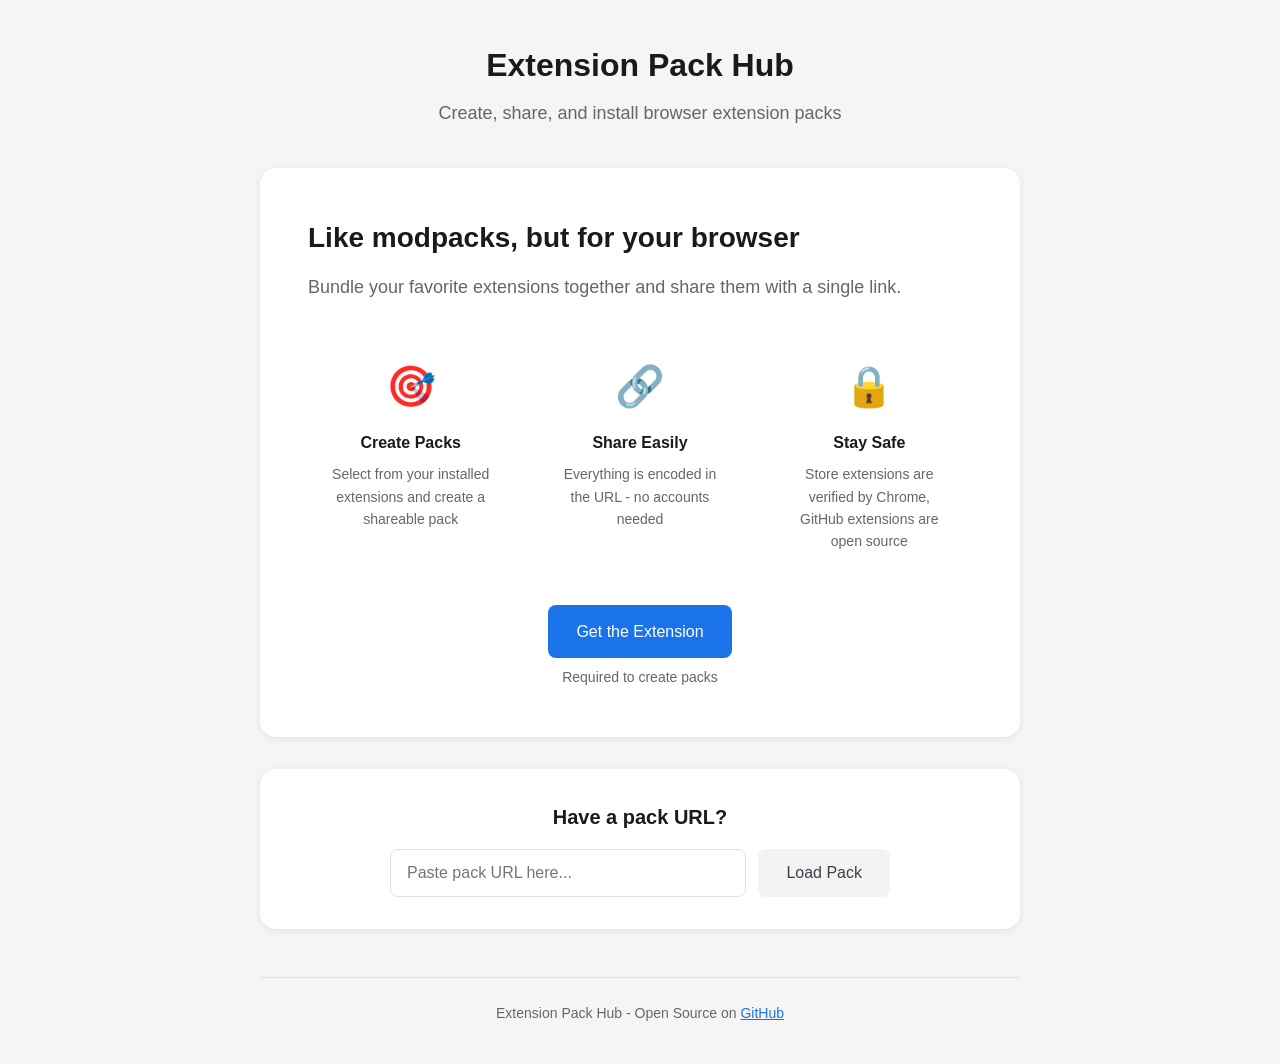
==== docs/index.html @ 42545e01 "Move website to docs for GitHub Pages" ====
<!DOCTYPE html>
<html lang="en">
<head>
  <meta charset="UTF-8">
  <meta name="viewport" content="width=device-width, initial-scale=1.0">
  <title>Extension Pack Hub</title>
  <link rel="stylesheet" href="styles.css">
  <link rel="icon" href="data:image/svg+xml,<svg xmlns='http://www.w3.org/2000/svg' viewBox='0 0 100 100'><text y='.9em' font-size='90'>📦</text></svg>">
</head>
<body>
  <div class="container">
    <!-- Landing View (no pack in URL) -->
    <div id="landing" class="view">
      <header>
        <h1>Extension Pack Hub</h1>
        <p class="tagline">Create, share, and install browser extension packs</p>
      </header>

      <div class="hero">
        <div class="hero-content">
          <h2>Like modpacks, but for your browser</h2>
          <p>Bundle your favorite extensions together and share them with a single link.</p>

          <div class="features">
            <div class="feature">
              <span class="feature-icon">🎯</span>
              <h3>Create Packs</h3>
              <p>Select from your installed extensions and create a shareable pack</p>
            </div>
            <div class="feature">
              <span class="feature-icon">🔗</span>
              <h3>Share Easily</h3>
              <p>Everything is encoded in the URL - no accounts needed</p>
            </div>
            <div class="feature">
              <span class="feature-icon">🔒</span>
              <h3>Stay Safe</h3>
              <p>Store extensions are verified by Chrome, GitHub extensions are open source</p>
            </div>
          </div>

          <div class="cta">
            <a href="#" class="btn primary" id="get-extension">Get the Extension</a>
            <p class="cta-note">Required to create packs</p>
          </div>
        </div>
      </div>

      <div class="import-section">
        <h2>Have a pack URL?</h2>
        <div class="import-form">
          <input type="text" id="import-url-input" placeholder="Paste pack URL here...">
          <button id="load-pack" class="btn secondary">Load Pack</button>
        </div>
      </div>
    </div>

    <!-- Pack View (pack in URL) -->
    <div id="pack-view" class="view hidden">
      <header>
        <a href="./" class="back-link">← Extension Pack Hub</a>
      </header>

      <div class="pack-card">
        <div class="pack-header">
          <h1 id="pack-name"></h1>
          <p id="pack-description"></p>
          <span id="pack-author" class="author"></span>
        </div>

        <div class="pack-stats">
          <span id="extension-count"></span>
          <span id="pack-created"></span>
        </div>

        <div class="extension-list" id="extension-list"></div>

        <div class="pack-actions">
          <div class="companion-prompt">
            <p>For the best experience, get the Extension Pack Hub companion extension:</p>
            <a href="#" class="btn primary" id="get-companion">Get Companion Extension</a>
          </div>
          <div class="divider">
            <span>or install manually</span>
          </div>
          <button id="install-all" class="btn secondary">Install All (opens store pages)</button>
        </div>
      </div>

      <div id="warnings" class="warnings hidden"></div>

      <div class="share-section">
        <h3>Share this pack</h3>
        <div class="share-url">
          <input type="text" id="share-url" readonly>
          <button id="copy-url" class="btn">Copy</button>
        </div>
      </div>
    </div>

    <!-- Error View -->
    <div id="error-view" class="view hidden">
      <div class="error-card">
        <h1>Invalid Pack</h1>
        <p id="error-message">The pack URL appears to be invalid or corrupted.</p>
        <a href="./" class="btn primary">Go Home</a>
      </div>
    </div>

    <footer>
      <p>Extension Pack Hub - Open Source on <a href="https://github.com/extension-packs/hub" target="_blank">GitHub</a></p>
    </footer>
  </div>

  <script src="app.js"></script>
</body>
</html>
---- docs/styles.css ----
* {
  box-sizing: border-box;
  margin: 0;
  padding: 0;
}

:root {
  --primary: #1a73e8;
  --primary-dark: #1557b0;
  --success: #2e7d32;
  --warning: #e65100;
  --error: #c62828;
  --text: #1a1a1a;
  --text-light: #666;
  --bg: #f5f5f5;
  --card: #fff;
  --border: #e0e0e0;
}

body {
  font-family: -apple-system, BlinkMacSystemFont, 'Segoe UI', Roboto, sans-serif;
  font-size: 16px;
  color: var(--text);
  background: var(--bg);
  min-height: 100vh;
  line-height: 1.6;
}

.container {
  max-width: 800px;
  margin: 0 auto;
  padding: 40px 20px;
}

/* Views */
.view {
  display: block;
}

.view.hidden {
  display: none;
}

/* Header */
header {
  text-align: center;
  margin-bottom: 40px;
}

header h1 {
  font-size: 32px;
  font-weight: 700;
  margin-bottom: 8px;
}

.tagline {
  font-size: 18px;
  color: var(--text-light);
}

.back-link {
  display: inline-block;
  color: var(--primary);
  text-decoration: none;
  font-weight: 500;
  margin-bottom: 24px;
}

.back-link:hover {
  text-decoration: underline;
}

/* Hero */
.hero {
  background: var(--card);
  border-radius: 16px;
  padding: 48px;
  margin-bottom: 32px;
  box-shadow: 0 2px 8px rgba(0,0,0,0.08);
}

.hero-content h2 {
  font-size: 28px;
  margin-bottom: 12px;
}

.hero-content > p {
  font-size: 18px;
  color: var(--text-light);
  margin-bottom: 32px;
}

/* Features */
.features {
  display: grid;
  grid-template-columns: repeat(3, 1fr);
  gap: 24px;
  margin-bottom: 32px;
}

.feature {
  text-align: center;
  padding: 20px;
}

.feature-icon {
  font-size: 40px;
  display: block;
  margin-bottom: 12px;
}

.feature h3 {
  font-size: 16px;
  margin-bottom: 8px;
}

.feature p {
  font-size: 14px;
  color: var(--text-light);
}

/* CTA */
.cta {
  text-align: center;
}

.cta-note {
  font-size: 14px;
  color: var(--text-light);
  margin-top: 8px;
}

/* Buttons */
.btn {
  display: inline-block;
  padding: 14px 28px;
  border: none;
  border-radius: 8px;
  font-size: 16px;
  font-weight: 500;
  cursor: pointer;
  text-decoration: none;
  transition: all 0.2s;
}

.btn.primary {
  background: var(--primary);
  color: white;
}

.btn.primary:hover {
  background: var(--primary-dark);
}

.btn.secondary {
  background: #f1f3f4;
  color: #3c4043;
}

.btn.secondary:hover {
  background: #e8eaed;
}

/* Import Section */
.import-section {
  background: var(--card);
  border-radius: 16px;
  padding: 32px;
  text-align: center;
  box-shadow: 0 2px 8px rgba(0,0,0,0.08);
}

.import-section h2 {
  font-size: 20px;
  margin-bottom: 16px;
}

.import-form {
  display: flex;
  gap: 12px;
  max-width: 500px;
  margin: 0 auto;
}

.import-form input {
  flex: 1;
  padding: 14px 16px;
  border: 1px solid var(--border);
  border-radius: 8px;
  font-size: 16px;
}

.import-form input:focus {
  outline: none;
  border-color: var(--primary);
}

/* Pack Card */
.pack-card {
  background: var(--card);
  border-radius: 16px;
  padding: 32px;
  margin-bottom: 24px;
  box-shadow: 0 2px 8px rgba(0,0,0,0.08);
}

.pack-header {
  margin-bottom: 24px;
}

.pack-header h1 {
  font-size: 28px;
  margin-bottom: 8px;
}

.pack-header p {
  color: var(--text-light);
  margin-bottom: 8px;
}

.author {
  font-size: 14px;
  color: var(--text-light);
}

.pack-stats {
  display: flex;
  gap: 24px;
  margin-bottom: 24px;
  padding-bottom: 24px;
  border-bottom: 1px solid var(--border);
  font-size: 14px;
  color: var(--text-light);
}

/* Extension List */
.extension-list {
  margin-bottom: 24px;
}

.extension-item {
  display: flex;
  align-items: center;
  justify-content: space-between;
  padding: 16px;
  border: 1px solid var(--border);
  border-radius: 8px;
  margin-bottom: 8px;
  transition: background 0.15s;
}

.extension-item:hover {
  background: #f8f9fa;
}

.extension-info {
  flex: 1;
}

.extension-name {
  font-weight: 500;
  margin-bottom: 4px;
}

.extension-meta {
  font-size: 13px;
  color: var(--text-light);
}

.extension-type {
  display: inline-block;
  padding: 2px 8px;
  border-radius: 4px;
  font-size: 11px;
  font-weight: 500;
  text-transform: uppercase;
}

.extension-type.store {
  background: #e8f5e9;
  color: var(--success);
}

.extension-type.github {
  background: #fff3e0;
  color: var(--warning);
}

.extension-action .btn {
  padding: 8px 16px;
  font-size: 14px;
}

/* Pack Actions */
.pack-actions {
  text-align: center;
  padding-top: 24px;
  border-top: 1px solid var(--border);
}

.companion-prompt {
  margin-bottom: 24px;
}

.companion-prompt p {
  margin-bottom: 12px;
  color: var(--text-light);
}

.divider {
  display: flex;
  align-items: center;
  gap: 16px;
  margin: 24px 0;
  color: var(--text-light);
  font-size: 14px;
}

.divider::before,
.divider::after {
  content: '';
  flex: 1;
  height: 1px;
  background: var(--border);
}

/* Warnings */
.warnings {
  background: #fff3e0;
  border: 1px solid #ffcc80;
  border-radius: 12px;
  padding: 20px;
  margin-bottom: 24px;
}

.warnings h3 {
  font-size: 16px;
  color: var(--warning);
  margin-bottom: 12px;
}

.warning-item {
  display: flex;
  align-items: flex-start;
  gap: 8px;
  padding: 8px 0;
  font-size: 14px;
  color: #bf360c;
}

.warning-item::before {
  content: "⚠️";
}

/* Share Section */
.share-section {
  background: var(--card);
  border-radius: 16px;
  padding: 24px;
  box-shadow: 0 2px 8px rgba(0,0,0,0.08);
}

.share-section h3 {
  font-size: 16px;
  margin-bottom: 12px;
}

.share-url {
  display: flex;
  gap: 8px;
}

.share-url input {
  flex: 1;
  padding: 12px;
  border: 1px solid var(--border);
  border-radius: 8px;
  font-family: monospace;
  font-size: 14px;
  background: #f8f9fa;
}

/* Error Card */
.error-card {
  background: var(--card);
  border-radius: 16px;
  padding: 48px;
  text-align: center;
  box-shadow: 0 2px 8px rgba(0,0,0,0.08);
}

.error-card h1 {
  font-size: 24px;
  color: var(--error);
  margin-bottom: 12px;
}

.error-card p {
  color: var(--text-light);
  margin-bottom: 24px;
}

/* Footer */
footer {
  text-align: center;
  margin-top: 48px;
  padding-top: 24px;
  border-top: 1px solid var(--border);
  font-size: 14px;
  color: var(--text-light);
}

footer a {
  color: var(--primary);
}

/* Responsive */
@media (max-width: 640px) {
  .container {
    padding: 20px 16px;
  }

  header h1 {
    font-size: 24px;
  }

  .hero {
    padding: 24px;
  }

  .hero-content h2 {
    font-size: 22px;
  }

  .features {
    grid-template-columns: 1fr;
    gap: 16px;
  }

  .import-form {
    flex-direction: column;
  }

  .pack-card {
    padding: 20px;
  }

  .share-url {
    flex-direction: column;
  }
}
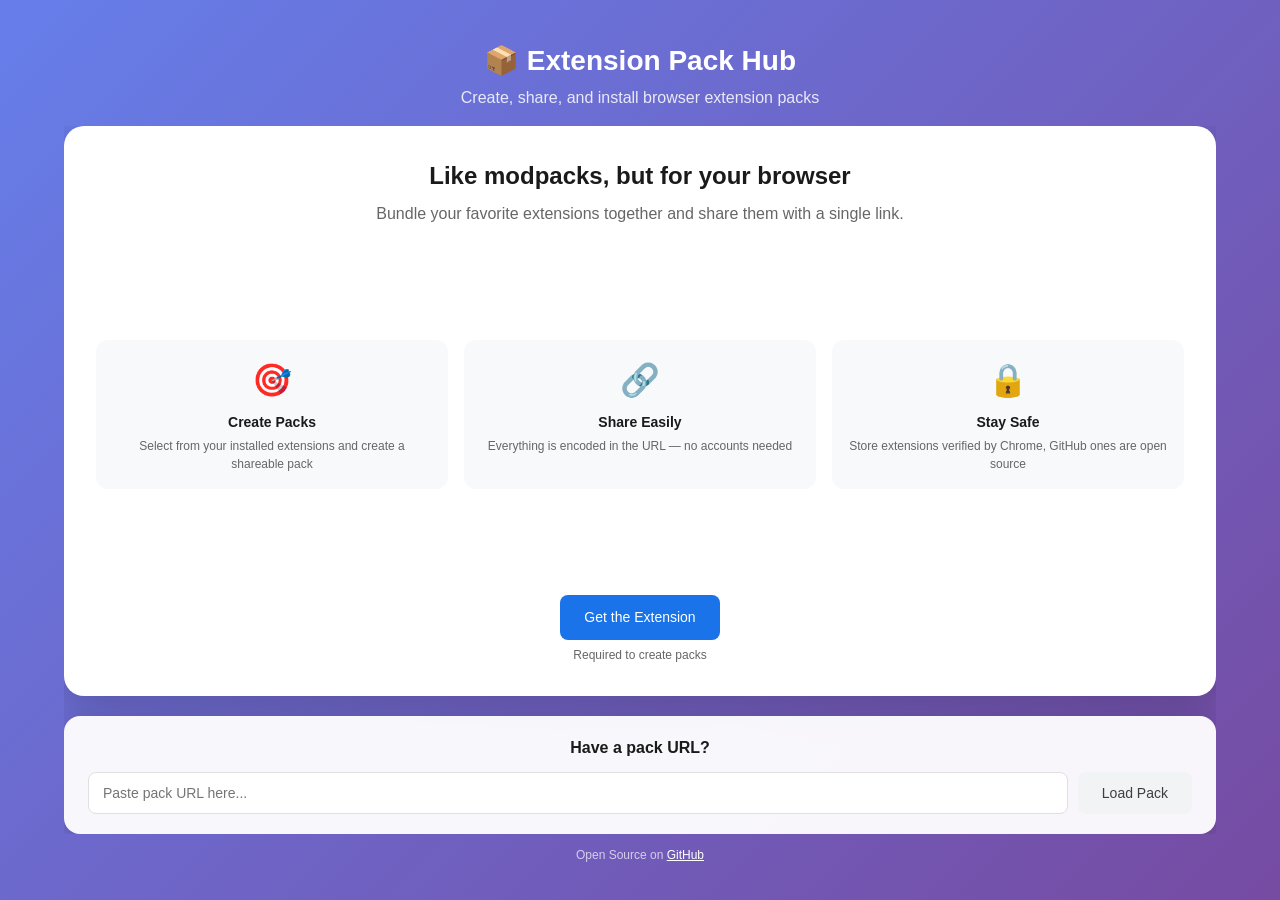
==== commit 7124fa2d: "Make website fullscreen with no scroll - 100vh layout with flexbox - Gradient background - Cards fil" ====
--- a/docs/index.html
+++ b/docs/index.html
@@ -2,7 +2,7 @@
 <html lang="en">
 <head>
   <meta charset="UTF-8">
-  <meta name="viewport" content="width=device-width, initial-scale=1.0">
+  <meta name="viewport" content="width=device-width, initial-scale=1.0, maximum-scale=1.0, user-scalable=no">
   <title>Extension Pack Hub</title>
   <link rel="stylesheet" href="styles.css">
   <link rel="icon" href="data:image/svg+xml,<svg xmlns='http://www.w3.org/2000/svg' viewBox='0 0 100 100'><text y='.9em' font-size='90'>📦</text></svg>">
@@ -10,106 +10,119 @@
 <body>
   <div class="container">
     <!-- Landing View (no pack in URL) -->
-    <div id="landing" class="view">
+    <div id="landing" class="view active">
       <header>
-        <h1>Extension Pack Hub</h1>
+        <h1>📦 Extension Pack Hub</h1>
         <p class="tagline">Create, share, and install browser extension packs</p>
       </header>
 
-      <div class="hero">
-        <div class="hero-content">
-          <h2>Like modpacks, but for your browser</h2>
-          <p>Bundle your favorite extensions together and share them with a single link.</p>
+      <div class="main-content">
+        <div class="hero">
+          <div class="hero-content">
+            <h2>Like modpacks, but for your browser</h2>
+            <p>Bundle your favorite extensions together and share them with a single link.</p>
 
-          <div class="features">
-            <div class="feature">
-              <span class="feature-icon">🎯</span>
-              <h3>Create Packs</h3>
-              <p>Select from your installed extensions and create a shareable pack</p>
+            <div class="features">
+              <div class="feature">
+                <span class="feature-icon">🎯</span>
+                <h3>Create Packs</h3>
+                <p>Select from your installed extensions and create a shareable pack</p>
+              </div>
+              <div class="feature">
+                <span class="feature-icon">🔗</span>
+                <h3>Share Easily</h3>
+                <p>Everything is encoded in the URL — no accounts needed</p>
+              </div>
+              <div class="feature">
+                <span class="feature-icon">🔒</span>
+                <h3>Stay Safe</h3>
+                <p>Store extensions verified by Chrome, GitHub ones are open source</p>
+              </div>
             </div>
-            <div class="feature">
-              <span class="feature-icon">🔗</span>
-              <h3>Share Easily</h3>
-              <p>Everything is encoded in the URL - no accounts needed</p>
-            </div>
-            <div class="feature">
-              <span class="feature-icon">🔒</span>
-              <h3>Stay Safe</h3>
-              <p>Store extensions are verified by Chrome, GitHub extensions are open source</p>
+
+            <div class="cta">
+              <a href="https://github.com/IFAKA/extension-pack-hub" target="_blank" class="btn primary">Get the Extension</a>
+              <p class="cta-note">Required to create packs</p>
             </div>
           </div>
+        </div>
 
-          <div class="cta">
-            <a href="#" class="btn primary" id="get-extension">Get the Extension</a>
-            <p class="cta-note">Required to create packs</p>
+        <div class="import-section">
+          <h2>Have a pack URL?</h2>
+          <div class="import-form">
+            <input type="text" id="import-url-input" placeholder="Paste pack URL here...">
+            <button id="load-pack" class="btn secondary">Load Pack</button>
           </div>
         </div>
       </div>
 
-      <div class="import-section">
-        <h2>Have a pack URL?</h2>
-        <div class="import-form">
-          <input type="text" id="import-url-input" placeholder="Paste pack URL here...">
-          <button id="load-pack" class="btn secondary">Load Pack</button>
-        </div>
-      </div>
+      <footer>
+        <p>Open Source on <a href="https://github.com/IFAKA/extension-pack-hub" target="_blank">GitHub</a></p>
+      </footer>
     </div>
 
     <!-- Pack View (pack in URL) -->
-    <div id="pack-view" class="view hidden">
+    <div id="pack-view" class="view">
       <header>
         <a href="./" class="back-link">← Extension Pack Hub</a>
       </header>
 
-      <div class="pack-card">
-        <div class="pack-header">
-          <h1 id="pack-name"></h1>
-          <p id="pack-description"></p>
-          <span id="pack-author" class="author"></span>
+      <div class="main-content">
+        <div class="pack-card">
+          <div class="pack-header">
+            <h1 id="pack-name"></h1>
+            <p id="pack-description"></p>
+            <span id="pack-author" class="author"></span>
+          </div>
+
+          <div class="pack-stats">
+            <span id="extension-count"></span>
+            <span id="pack-created"></span>
+          </div>
+
+          <div class="extension-list" id="extension-list"></div>
+
+          <div class="pack-actions">
+            <button id="install-all" class="btn primary">Install All Extensions</button>
+            <div class="divider"><span>opens Chrome Web Store pages</span></div>
+            <a href="https://github.com/IFAKA/extension-pack-hub" target="_blank" class="btn secondary">Get Companion Extension</a>
+          </div>
         </div>
 
-        <div class="pack-stats">
-          <span id="extension-count"></span>
-          <span id="pack-created"></span>
-        </div>
+        <div id="warnings" class="warnings hidden"></div>
 
-        <div class="extension-list" id="extension-list"></div>
-
-        <div class="pack-actions">
-          <div class="companion-prompt">
-            <p>For the best experience, get the Extension Pack Hub companion extension:</p>
-            <a href="#" class="btn primary" id="get-companion">Get Companion Extension</a>
+        <div class="share-section">
+          <h3>Share this pack</h3>
+          <div class="share-url">
+            <input type="text" id="share-url" readonly>
+            <button id="copy-url" class="btn secondary">Copy</button>
           </div>
-          <div class="divider">
-            <span>or install manually</span>
-          </div>
-          <button id="install-all" class="btn secondary">Install All (opens store pages)</button>
         </div>
       </div>
 
-      <div id="warnings" class="warnings hidden"></div>
-
-      <div class="share-section">
-        <h3>Share this pack</h3>
-        <div class="share-url">
-          <input type="text" id="share-url" readonly>
-          <button id="copy-url" class="btn">Copy</button>
-        </div>
-      </div>
+      <footer>
+        <p>Open Source on <a href="https://github.com/IFAKA/extension-pack-hub" target="_blank">GitHub</a></p>
+      </footer>
     </div>
 
     <!-- Error View -->
-    <div id="error-view" class="view hidden">
-      <div class="error-card">
-        <h1>Invalid Pack</h1>
-        <p id="error-message">The pack URL appears to be invalid or corrupted.</p>
-        <a href="./" class="btn primary">Go Home</a>
+    <div id="error-view" class="view">
+      <header>
+        <a href="./" class="back-link">← Extension Pack Hub</a>
+      </header>
+
+      <div class="main-content" style="justify-content: center;">
+        <div class="error-card">
+          <h1>Invalid Pack</h1>
+          <p id="error-message">The pack URL appears to be invalid or corrupted.</p>
+          <a href="./" class="btn primary">Go Home</a>
+        </div>
       </div>
+
+      <footer>
+        <p>Open Source on <a href="https://github.com/IFAKA/extension-pack-hub" target="_blank">GitHub</a></p>
+      </footer>
     </div>
-
-    <footer>
-      <p>Extension Pack Hub - Open Source on <a href="https://github.com/extension-packs/hub" target="_blank">GitHub</a></p>
-    </footer>
   </div>
 
   <script src="app.js"></script>
--- a/docs/styles.css
+++ b/docs/styles.css
@@ -17,126 +17,164 @@
   --border: #e0e0e0;
 }
 
+html, body {
+  height: 100%;
+  overflow: hidden;
+}
+
 body {
   font-family: -apple-system, BlinkMacSystemFont, 'Segoe UI', Roboto, sans-serif;
   font-size: 16px;
   color: var(--text);
-  background: var(--bg);
-  min-height: 100vh;
-  line-height: 1.6;
+  background: linear-gradient(135deg, #667eea 0%, #764ba2 100%);
+  line-height: 1.5;
 }
 
 .container {
-  max-width: 800px;
+  height: 100%;
+  display: flex;
+  flex-direction: column;
+  padding: 24px;
+  max-width: 1200px;
   margin: 0 auto;
-  padding: 40px 20px;
 }
 
 /* Views */
 .view {
-  display: block;
-}
-
-.view.hidden {
   display: none;
+  flex: 1;
+  flex-direction: column;
+}
+
+.view.active {
+  display: flex;
 }
 
 /* Header */
 header {
   text-align: center;
-  margin-bottom: 40px;
+  padding: 16px 0;
+  flex-shrink: 0;
 }
 
 header h1 {
-  font-size: 32px;
+  font-size: 28px;
   font-weight: 700;
-  margin-bottom: 8px;
+  color: white;
+  margin-bottom: 4px;
 }
 
 .tagline {
-  font-size: 18px;
-  color: var(--text-light);
+  font-size: 16px;
+  color: rgba(255,255,255,0.85);
 }
 
 .back-link {
   display: inline-block;
-  color: var(--primary);
+  color: white;
   text-decoration: none;
   font-weight: 500;
-  margin-bottom: 24px;
+  opacity: 0.9;
 }
 
 .back-link:hover {
+  opacity: 1;
   text-decoration: underline;
 }
 
-/* Hero */
+/* Main Content Area */
+.main-content {
+  flex: 1;
+  display: flex;
+  flex-direction: column;
+  gap: 20px;
+  min-height: 0;
+  overflow: hidden;
+}
+
+/* Hero Card */
 .hero {
   background: var(--card);
-  border-radius: 16px;
-  padding: 48px;
-  margin-bottom: 32px;
-  box-shadow: 0 2px 8px rgba(0,0,0,0.08);
+  border-radius: 20px;
+  padding: 32px;
+  box-shadow: 0 10px 40px rgba(0,0,0,0.2);
+  flex: 1;
+  display: flex;
+  flex-direction: column;
+  min-height: 0;
+}
+
+.hero-content {
+  flex: 1;
+  display: flex;
+  flex-direction: column;
 }
 
 .hero-content h2 {
-  font-size: 28px;
-  margin-bottom: 12px;
+  font-size: 24px;
+  margin-bottom: 8px;
+  text-align: center;
 }
 
 .hero-content > p {
-  font-size: 18px;
-  color: var(--text-light);
-  margin-bottom: 32px;
+  font-size: 16px;
+  color: var(--text-light);
+  text-align: center;
+  margin-bottom: 24px;
 }
 
 /* Features */
 .features {
   display: grid;
   grid-template-columns: repeat(3, 1fr);
-  gap: 24px;
-  margin-bottom: 32px;
+  gap: 16px;
+  flex: 1;
+  align-content: center;
 }
 
 .feature {
   text-align: center;
-  padding: 20px;
+  padding: 16px;
+  background: #f8f9fa;
+  border-radius: 12px;
 }
 
 .feature-icon {
-  font-size: 40px;
+  font-size: 32px;
   display: block;
-  margin-bottom: 12px;
+  margin-bottom: 8px;
 }
 
 .feature h3 {
-  font-size: 16px;
-  margin-bottom: 8px;
+  font-size: 14px;
+  margin-bottom: 4px;
 }
 
 .feature p {
-  font-size: 14px;
+  font-size: 12px;
   color: var(--text-light);
 }
 
 /* CTA */
 .cta {
   text-align: center;
+  padding-top: 16px;
+  flex-shrink: 0;
 }
 
 .cta-note {
-  font-size: 14px;
-  color: var(--text-light);
-  margin-top: 8px;
+  font-size: 12px;
+  color: var(--text-light);
+  margin-top: 6px;
 }
 
 /* Buttons */
 .btn {
   display: inline-block;
-  padding: 14px 28px;
+  padding: 12px 24px;
   border: none;
   border-radius: 8px;
-  font-size: 16px;
+  font-size: 14px;
   font-weight: 500;
   cursor: pointer;
   text-decoration: none;
@@ -150,6 +188,7 @@
 
 .btn.primary:hover {
   background: var(--primary-dark);
+  transform: translateY(-1px);
 }
 
 .btn.secondary {
@@ -163,31 +202,30 @@
 
 /* Import Section */
 .import-section {
-  background: var(--card);
+  background: rgba(255,255,255,0.95);
   border-radius: 16px;
-  padding: 32px;
-  text-align: center;
-  box-shadow: 0 2px 8px rgba(0,0,0,0.08);
+  padding: 20px 24px;
+  box-shadow: 0 4px 20px rgba(0,0,0,0.15);
+  flex-shrink: 0;
 }
 
 .import-section h2 {
-  font-size: 20px;
-  margin-bottom: 16px;
+  font-size: 16px;
+  margin-bottom: 12px;
+  text-align: center;
 }
 
 .import-form {
   display: flex;
-  gap: 12px;
-  max-width: 500px;
-  margin: 0 auto;
+  gap: 10px;
 }
 
 .import-form input {
   flex: 1;
-  padding: 14px 16px;
+  padding: 12px 14px;
   border: 1px solid var(--border);
   border-radius: 8px;
-  font-size: 16px;
+  font-size: 14px;
 }
 
 .import-form input:focus {
@@ -195,54 +233,76 @@
   border-color: var(--primary);
 }
 
-/* Pack Card */
+/* Footer */
+footer {
+  text-align: center;
+  padding: 12px 0;
+  font-size: 12px;
+  color: rgba(255,255,255,0.7);
+  flex-shrink: 0;
+}
+
+footer a {
+  color: white;
+}
+
+/* ===== Pack View ===== */
 .pack-card {
   background: var(--card);
-  border-radius: 16px;
-  padding: 32px;
-  margin-bottom: 24px;
-  box-shadow: 0 2px 8px rgba(0,0,0,0.08);
+  border-radius: 20px;
+  padding: 24px;
+  box-shadow: 0 10px 40px rgba(0,0,0,0.2);
+  flex: 1;
+  display: flex;
+  flex-direction: column;
+  min-height: 0;
+  overflow: hidden;
 }
 
 .pack-header {
-  margin-bottom: 24px;
+  flex-shrink: 0;
+  margin-bottom: 16px;
 }
 
 .pack-header h1 {
-  font-size: 28px;
-  margin-bottom: 8px;
+  font-size: 24px;
+  color: var(--text);
+  margin-bottom: 4px;
 }
 
 .pack-header p {
   color: var(--text-light);
-  margin-bottom: 8px;
+  font-size: 14px;
 }
 
 .author {
-  font-size: 14px;
+  font-size: 12px;
   color: var(--text-light);
 }
 
 .pack-stats {
   display: flex;
-  gap: 24px;
-  margin-bottom: 24px;
-  padding-bottom: 24px;
+  gap: 20px;
+  padding-bottom: 12px;
   border-bottom: 1px solid var(--border);
-  font-size: 14px;
-  color: var(--text-light);
-}
-
-/* Extension List */
+  font-size: 13px;
+  color: var(--text-light);
+  flex-shrink: 0;
+}
+
+/* Extension List - Scrollable */
 .extension-list {
-  margin-bottom: 24px;
+  flex: 1;
+  overflow-y: auto;
+  margin: 12px 0;
+  padding-right: 8px;
 }
 
 .extension-item {
   display: flex;
   align-items: center;
   justify-content: space-between;
-  padding: 16px;
+  padding: 12px;
   border: 1px solid var(--border);
   border-radius: 8px;
   margin-bottom: 8px;
@@ -259,19 +319,20 @@
 
 .extension-name {
   font-weight: 500;
-  margin-bottom: 4px;
+  font-size: 14px;
+  margin-bottom: 2px;
 }
 
 .extension-meta {
-  font-size: 13px;
+  font-size: 12px;
   color: var(--text-light);
 }
 
 .extension-type {
   display: inline-block;
-  padding: 2px 8px;
+  padding: 2px 6px;
   border-radius: 4px;
-  font-size: 11px;
+  font-size: 10px;
   font-weight: 500;
   text-transform: uppercase;
 }
@@ -287,33 +348,35 @@
 }
 
 .extension-action .btn {
-  padding: 8px 16px;
-  font-size: 14px;
+  padding: 6px 12px;
+  font-size: 12px;
 }
 
 /* Pack Actions */
 .pack-actions {
   text-align: center;
-  padding-top: 24px;
+  padding-top: 12px;
   border-top: 1px solid var(--border);
+  flex-shrink: 0;
 }
 
 .companion-prompt {
-  margin-bottom: 24px;
+  margin-bottom: 12px;
 }
 
 .companion-prompt p {
-  margin-bottom: 12px;
-  color: var(--text-light);
+  margin-bottom: 8px;
+  color: var(--text-light);
+  font-size: 13px;
 }
 
 .divider {
   display: flex;
   align-items: center;
-  gap: 16px;
-  margin: 24px 0;
-  color: var(--text-light);
-  font-size: 14px;
+  gap: 12px;
+  margin: 12px 0;
+  color: var(--text-light);
+  font-size: 12px;
 }
 
 .divider::before,
@@ -322,6 +385,35 @@
   flex: 1;
   height: 1px;
   background: var(--border);
+}
+
+/* Share Section */
+.share-section {
+  background: rgba(255,255,255,0.95);
+  border-radius: 12px;
+  padding: 16px;
+  box-shadow: 0 4px 20px rgba(0,0,0,0.15);
+  flex-shrink: 0;
+}
+
+.share-section h3 {
+  font-size: 14px;
+  margin-bottom: 8px;
+}
+
+.share-url {
+  display: flex;
+  gap: 8px;
+}
+
+.share-url input {
+  flex: 1;
+  padding: 10px;
+  border: 1px solid var(--border);
+  border-radius: 6px;
+  font-family: monospace;
+  font-size: 12px;
+  background: #f8f9fa;
 }
 
 /* Warnings */
@@ -329,64 +421,36 @@
   background: #fff3e0;
   border: 1px solid #ffcc80;
   border-radius: 12px;
-  padding: 20px;
-  margin-bottom: 24px;
+  padding: 16px;
+  flex-shrink: 0;
 }
 
 .warnings h3 {
-  font-size: 16px;
+  font-size: 14px;
   color: var(--warning);
-  margin-bottom: 12px;
+  margin-bottom: 8px;
 }
 
 .warning-item {
   display: flex;
   align-items: flex-start;
-  gap: 8px;
-  padding: 8px 0;
-  font-size: 14px;
+  gap: 6px;
+  padding: 4px 0;
+  font-size: 12px;
   color: #bf360c;
 }
 
 .warning-item::before {
   content: "⚠️";
-}
-
-/* Share Section */
-.share-section {
-  background: var(--card);
-  border-radius: 16px;
-  padding: 24px;
-  box-shadow: 0 2px 8px rgba(0,0,0,0.08);
-}
-
-.share-section h3 {
-  font-size: 16px;
-  margin-bottom: 12px;
-}
-
-.share-url {
-  display: flex;
-  gap: 8px;
-}
-
-.share-url input {
-  flex: 1;
-  padding: 12px;
-  border: 1px solid var(--border);
-  border-radius: 8px;
-  font-family: monospace;
-  font-size: 14px;
-  background: #f8f9fa;
 }
 
 /* Error Card */
 .error-card {
   background: var(--card);
-  border-radius: 16px;
+  border-radius: 20px;
   padding: 48px;
   text-align: center;
-  box-shadow: 0 2px 8px rgba(0,0,0,0.08);
+  box-shadow: 0 10px 40px rgba(0,0,0,0.2);
 }
 
 .error-card h1 {
@@ -400,41 +464,36 @@
   margin-bottom: 24px;
 }
 
-/* Footer */
-footer {
-  text-align: center;
-  margin-top: 48px;
-  padding-top: 24px;
-  border-top: 1px solid var(--border);
-  font-size: 14px;
-  color: var(--text-light);
-}
-
-footer a {
-  color: var(--primary);
+/* Hidden */
+.hidden {
+  display: none !important;
 }
 
 /* Responsive */
-@media (max-width: 640px) {
+@media (max-width: 768px) {
   .container {
-    padding: 20px 16px;
+    padding: 16px;
   }
 
   header h1 {
-    font-size: 24px;
+    font-size: 22px;
   }
 
   .hero {
-    padding: 24px;
+    padding: 20px;
   }
 
   .hero-content h2 {
-    font-size: 22px;
+    font-size: 20px;
   }
 
   .features {
     grid-template-columns: 1fr;
-    gap: 16px;
+    gap: 12px;
+  }
+
+  .feature {
+    padding: 12px;
   }
 
   .import-form {
@@ -442,10 +501,45 @@
   }
 
   .pack-card {
-    padding: 20px;
+    padding: 16px;
   }
 
   .share-url {
     flex-direction: column;
   }
 }
+
+@media (max-height: 700px) {
+  .features {
+    gap: 8px;
+  }
+
+  .feature {
+    padding: 10px;
+  }
+
+  .feature-icon {
+    font-size: 24px;
+    margin-bottom: 4px;
+  }
+
+  .feature h3 {
+    font-size: 13px;
+  }
+
+  .feature p {
+    font-size: 11px;
+  }
+
+  .hero {
+    padding: 20px;
+  }
+
+  .hero-content h2 {
+    font-size: 20px;
+  }
+
+  .hero-content > p {
+    margin-bottom: 16px;
+  }
+}
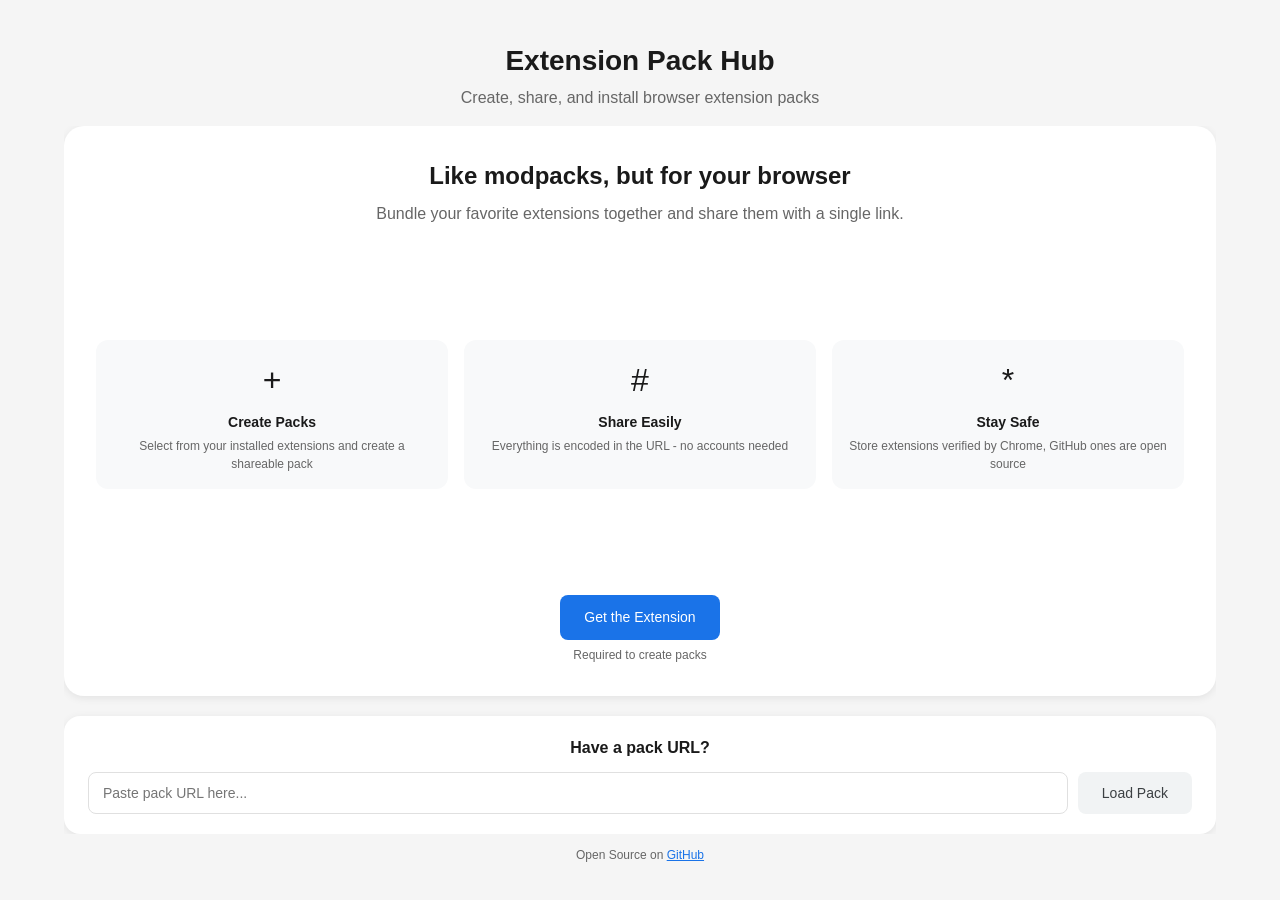
==== commit 4123bf5c: "Improve UX: seamless installs, real-time status, better wizard - Add website<->extension communicati" ====
--- a/docs/index.html
+++ b/docs/index.html
@@ -12,7 +12,7 @@
     <!-- Landing View (no pack in URL) -->
     <div id="landing" class="view active">
       <header>
-        <h1>📦 Extension Pack Hub</h1>
+        <h1>Extension Pack Hub</h1>
         <p class="tagline">Create, share, and install browser extension packs</p>
       </header>
 
@@ -24,24 +24,24 @@
 
             <div class="features">
               <div class="feature">
-                <span class="feature-icon">🎯</span>
+                <span class="feature-icon">+</span>
                 <h3>Create Packs</h3>
                 <p>Select from your installed extensions and create a shareable pack</p>
               </div>
               <div class="feature">
-                <span class="feature-icon">🔗</span>
+                <span class="feature-icon">#</span>
                 <h3>Share Easily</h3>
-                <p>Everything is encoded in the URL — no accounts needed</p>
+                <p>Everything is encoded in the URL - no accounts needed</p>
               </div>
               <div class="feature">
-                <span class="feature-icon">🔒</span>
+                <span class="feature-icon">*</span>
                 <h3>Stay Safe</h3>
                 <p>Store extensions verified by Chrome, GitHub ones are open source</p>
               </div>
             </div>
 
             <div class="cta">
-              <a href="https://github.com/IFAKA/extension-pack-hub" target="_blank" class="btn primary">Get the Extension</a>
+              <a href="https://github.com/IFAKA/extension-pack-hub" target="_blank" class="btn primary" id="get-extension">Get the Extension</a>
               <p class="cta-note">Required to create packs</p>
             </div>
           </div>
@@ -64,7 +64,7 @@
     <!-- Pack View (pack in URL) -->
     <div id="pack-view" class="view">
       <header>
-        <a href="./" class="back-link">← Extension Pack Hub</a>
+        <a href="./" class="back-link">Back to Extension Pack Hub</a>
       </header>
 
       <div class="main-content">
@@ -83,9 +83,11 @@
           <div class="extension-list" id="extension-list"></div>
 
           <div class="pack-actions">
+            <div class="companion-prompt" id="companion-prompt">
+              <p>For the best experience, get the Extension Pack Hub companion extension:</p>
+              <a href="https://github.com/IFAKA/extension-pack-hub" target="_blank" class="btn secondary" id="get-companion">Get Companion Extension</a>
+            </div>
             <button id="install-all" class="btn primary">Install All Extensions</button>
-            <div class="divider"><span>opens Chrome Web Store pages</span></div>
-            <a href="https://github.com/IFAKA/extension-pack-hub" target="_blank" class="btn secondary">Get Companion Extension</a>
           </div>
         </div>
 
@@ -108,7 +110,7 @@
     <!-- Error View -->
     <div id="error-view" class="view">
       <header>
-        <a href="./" class="back-link">← Extension Pack Hub</a>
+        <a href="./" class="back-link">Back to Extension Pack Hub</a>
       </header>
 
       <div class="main-content" style="justify-content: center;">
--- a/docs/styles.css
+++ b/docs/styles.css
@@ -26,7 +26,7 @@
   font-family: -apple-system, BlinkMacSystemFont, 'Segoe UI', Roboto, sans-serif;
   font-size: 16px;
   color: var(--text);
-  background: linear-gradient(135deg, #667eea 0%, #764ba2 100%);
+  background: var(--bg);
   line-height: 1.5;
 }
 
@@ -60,25 +60,23 @@
 header h1 {
   font-size: 28px;
   font-weight: 700;
-  color: white;
+  color: var(--text);
   margin-bottom: 4px;
 }
 
 .tagline {
   font-size: 16px;
-  color: rgba(255,255,255,0.85);
+  color: var(--text-light);
 }
 
 .back-link {
   display: inline-block;
-  color: white;
+  color: var(--primary);
   text-decoration: none;
   font-weight: 500;
-  opacity: 0.9;
 }
 
 .back-link:hover {
-  opacity: 1;
   text-decoration: underline;
 }
 
@@ -97,7 +95,7 @@
   background: var(--card);
   border-radius: 20px;
   padding: 32px;
-  box-shadow: 0 10px 40px rgba(0,0,0,0.2);
+  box-shadow: 0 2px 8px rgba(0,0,0,0.08);
   flex: 1;
   display: flex;
   flex-direction: column;
@@ -202,10 +200,10 @@
 
 /* Import Section */
 .import-section {
-  background: rgba(255,255,255,0.95);
+  background: var(--card);
   border-radius: 16px;
   padding: 20px 24px;
-  box-shadow: 0 4px 20px rgba(0,0,0,0.15);
+  box-shadow: 0 2px 8px rgba(0,0,0,0.08);
   flex-shrink: 0;
 }
 
@@ -238,12 +236,12 @@
   text-align: center;
   padding: 12px 0;
   font-size: 12px;
-  color: rgba(255,255,255,0.7);
+  color: var(--text-light);
   flex-shrink: 0;
 }
 
 footer a {
-  color: white;
+  color: var(--primary);
 }
 
 /* ===== Pack View ===== */
@@ -251,7 +249,7 @@
   background: var(--card);
   border-radius: 20px;
   padding: 24px;
-  box-shadow: 0 10px 40px rgba(0,0,0,0.2);
+  box-shadow: 0 2px 8px rgba(0,0,0,0.08);
   flex: 1;
   display: flex;
   flex-direction: column;
@@ -358,10 +356,16 @@
   padding-top: 12px;
   border-top: 1px solid var(--border);
   flex-shrink: 0;
+  display: flex;
+  flex-direction: column;
+  gap: 12px;
 }
 
 .companion-prompt {
-  margin-bottom: 12px;
+  padding: 12px;
+  background: #f8f9fa;
+  border-radius: 8px;
+  margin-bottom: 8px;
 }
 
 .companion-prompt p {
@@ -370,29 +374,22 @@
   font-size: 13px;
 }
 
-.divider {
-  display: flex;
-  align-items: center;
-  gap: 12px;
-  margin: 12px 0;
-  color: var(--text-light);
-  font-size: 12px;
-}
-
-.divider::before,
-.divider::after {
-  content: '';
-  flex: 1;
-  height: 1px;
-  background: var(--border);
+.pack-actions > .btn {
+  width: 100%;
+  padding: 16px 24px;
+  font-size: 16px;
+}
+
+body.extension-installed .companion-prompt {
+  display: none;
 }
 
 /* Share Section */
 .share-section {
-  background: rgba(255,255,255,0.95);
+  background: var(--card);
   border-radius: 12px;
   padding: 16px;
-  box-shadow: 0 4px 20px rgba(0,0,0,0.15);
+  box-shadow: 0 2px 8px rgba(0,0,0,0.08);
   flex-shrink: 0;
 }
 
@@ -450,7 +447,7 @@
   border-radius: 20px;
   padding: 48px;
   text-align: center;
-  box-shadow: 0 10px 40px rgba(0,0,0,0.2);
+  box-shadow: 0 2px 8px rgba(0,0,0,0.08);
 }
 
 .error-card h1 {
@@ -469,6 +466,319 @@
   display: none !important;
 }
 
+/* Extension Status Indicators */
+.extension-status {
+  margin-right: 12px;
+}
+
+.status-icon {
+  display: flex;
+  align-items: center;
+  justify-content: center;
+  width: 24px;
+  height: 24px;
+  border-radius: 50%;
+  font-size: 14px;
+}
+
+.status-icon.installed {
+  background: #e8f5e9;
+  color: var(--success);
+}
+
+.status-icon.pending {
+  background: #f5f5f5;
+  color: #999;
+}
+
+.extension-item.installed {
+  background: #f8fdf8;
+  border-color: #c8e6c9;
+}
+
+.installed-badge {
+  display: inline-block;
+  padding: 6px 12px;
+  background: #e8f5e9;
+  color: var(--success);
+  border-radius: 6px;
+  font-size: 13px;
+  font-weight: 500;
+}
+
+.repo-name {
+  font-family: monospace;
+  font-size: 12px;
+  margin-left: 8px;
+}
+
+/* Extension Active Badge */
+.extension-active-badge {
+  display: flex;
+  align-items: center;
+  justify-content: center;
+  gap: 8px;
+  padding: 16px 24px;
+  background: #e8f5e9;
+  border-radius: 12px;
+  color: var(--success);
+  font-weight: 500;
+}
+
+.extension-active-badge .checkmark {
+  display: flex;
+  align-items: center;
+  justify-content: center;
+  width: 28px;
+  height: 28px;
+  background: var(--success);
+  color: white;
+  border-radius: 50%;
+  font-size: 16px;
+}
+
+.btn.installed {
+  background: var(--success);
+  color: white;
+}
+
+.btn.all-installed {
+  background: #e8f5e9;
+  color: var(--success);
+}
+
+/* Install Progress Overlay */
+#install-overlay {
+  position: fixed;
+  top: 0;
+  left: 0;
+  right: 0;
+  bottom: 0;
+  background: rgba(0, 0, 0, 0.6);
+  display: flex;
+  align-items: center;
+  justify-content: center;
+  z-index: 1000;
+  opacity: 0;
+  visibility: hidden;
+  transition: all 0.3s ease;
+}
+
+#install-overlay.visible {
+  opacity: 1;
+  visibility: visible;
+}
+
+.install-modal {
+  background: white;
+  border-radius: 16px;
+  padding: 32px;
+  max-width: 400px;
+  width: 90%;
+  text-align: center;
+  transform: scale(0.9);
+  transition: transform 0.3s ease;
+}
+
+#install-overlay.visible .install-modal {
+  transform: scale(1);
+}
+
+.install-header h3 {
+  font-size: 20px;
+  margin-bottom: 8px;
+}
+
+.install-subtitle {
+  color: var(--text-light);
+  margin-bottom: 24px;
+}
+
+.install-progress-bar {
+  height: 8px;
+  background: #e0e0e0;
+  border-radius: 4px;
+  overflow: hidden;
+  margin-bottom: 16px;
+}
+
+.install-progress-fill {
+  height: 100%;
+  background: var(--primary);
+  border-radius: 4px;
+  width: 0%;
+  transition: width 0.3s ease;
+}
+
+.install-status {
+  font-weight: 500;
+  margin-bottom: 8px;
+}
+
+.install-hint {
+  font-size: 13px;
+  color: var(--text-light);
+}
+
+/* Modal */
+#extension-modal {
+  position: fixed;
+  top: 0;
+  left: 0;
+  right: 0;
+  bottom: 0;
+  z-index: 1001;
+  opacity: 0;
+  visibility: hidden;
+  transition: all 0.3s ease;
+}
+
+#extension-modal.visible {
+  opacity: 1;
+  visibility: visible;
+}
+
+.modal-backdrop {
+  position: absolute;
+  top: 0;
+  left: 0;
+  right: 0;
+  bottom: 0;
+  background: rgba(0, 0, 0, 0.6);
+}
+
+.modal-content {
+  position: absolute;
+  top: 50%;
+  left: 50%;
+  transform: translate(-50%, -50%) scale(0.9);
+  background: white;
+  border-radius: 16px;
+  padding: 32px;
+  max-width: 420px;
+  width: 90%;
+  transition: transform 0.3s ease;
+}
+
+#extension-modal.visible .modal-content {
+  transform: translate(-50%, -50%) scale(1);
+}
+
+.modal-close {
+  position: absolute;
+  top: 16px;
+  right: 16px;
+  width: 32px;
+  height: 32px;
+  border: none;
+  background: #f5f5f5;
+  border-radius: 50%;
+  font-size: 20px;
+  cursor: pointer;
+  display: flex;
+  align-items: center;
+  justify-content: center;
+  color: var(--text-light);
+  transition: background 0.2s;
+}
+
+.modal-close:hover {
+  background: #e0e0e0;
+}
+
+.modal-content h2 {
+  font-size: 24px;
+  margin-bottom: 12px;
+}
+
+.modal-content > p {
+  color: var(--text-light);
+  margin-bottom: 20px;
+}
+
+.benefits-list {
+  list-style: none;
+  margin-bottom: 24px;
+}
+
+.benefits-list li {
+  display: flex;
+  align-items: center;
+  gap: 12px;
+  padding: 10px 0;
+  border-bottom: 1px solid var(--border);
+}
+
+.benefits-list li:last-child {
+  border-bottom: none;
+}
+
+.benefits-list li::before {
+  content: "✓";
+  display: flex;
+  align-items: center;
+  justify-content: center;
+  width: 24px;
+  height: 24px;
+  background: #e8f5e9;
+  color: var(--success);
+  border-radius: 50%;
+  font-size: 12px;
+  flex-shrink: 0;
+}
+
+.modal-actions {
+  display: flex;
+  gap: 12px;
+}
+
+.modal-actions .btn {
+  flex: 1;
+  text-align: center;
+}
+
+/* Toast Notifications */
+#toast {
+  position: fixed;
+  bottom: 24px;
+  left: 50%;
+  transform: translateX(-50%) translateY(100px);
+  padding: 14px 24px;
+  background: #323232;
+  color: white;
+  border-radius: 8px;
+  font-size: 14px;
+  font-weight: 500;
+  box-shadow: 0 4px 12px rgba(0, 0, 0, 0.15);
+  z-index: 1002;
+  opacity: 0;
+  transition: all 0.3s ease;
+}
+
+#toast.visible {
+  transform: translateX(-50%) translateY(0);
+  opacity: 1;
+}
+
+#toast.success {
+  background: var(--success);
+}
+
+#toast.warning {
+  background: var(--warning);
+}
+
+#toast.error {
+  background: var(--error);
+}
+
+/* Warnings intro text */
+.warnings-intro {
+  font-size: 14px;
+  color: #bf360c;
+  margin-bottom: 12px;
+}
+
 /* Responsive */
 @media (max-width: 768px) {
   .container {
@@ -507,6 +817,23 @@
   .share-url {
     flex-direction: column;
   }
+
+  .modal-actions {
+    flex-direction: column;
+  }
+
+  .extension-item {
+    flex-wrap: wrap;
+    gap: 12px;
+  }
+
+  .extension-action {
+    width: 100%;
+  }
+
+  .extension-action .btn {
+    width: 100%;
+  }
 }
 
 @media (max-height: 700px) {
